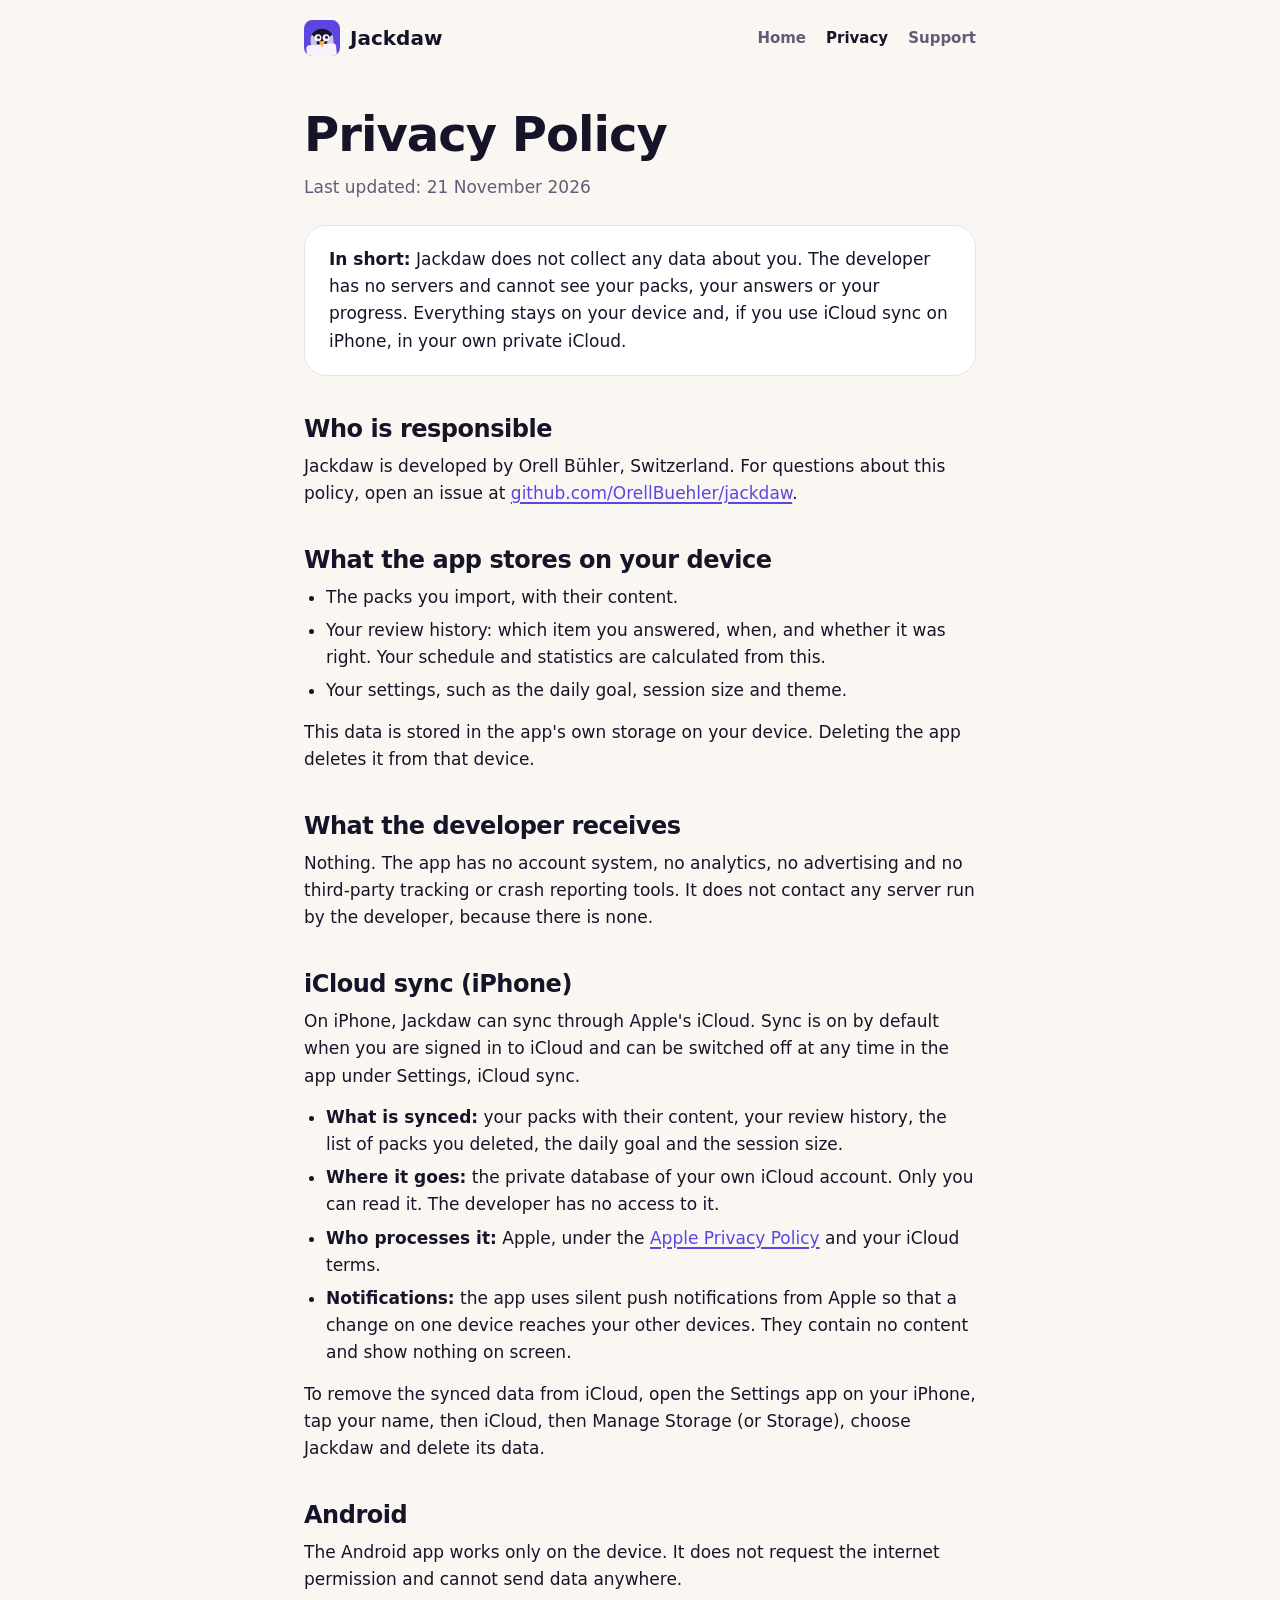
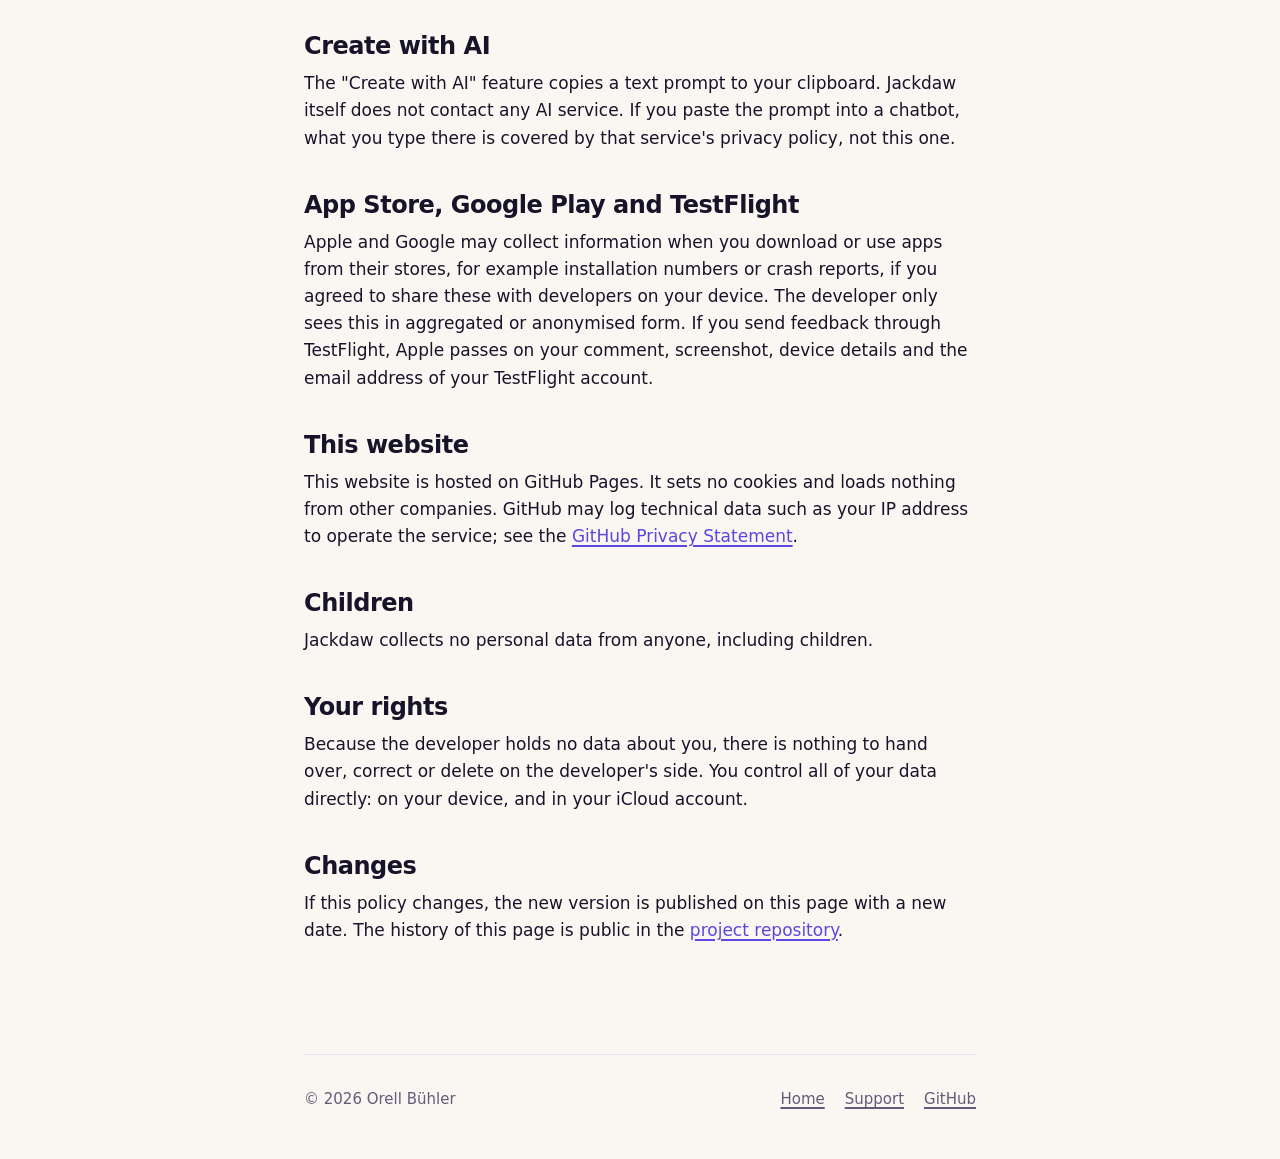
==== docs/privacy.html @ 550eed45 "add website with privacy and support pages static site in docs/ for github pages: landing page, priv" ====
<!doctype html>
<html lang="en">
<head>
    <meta charset="utf-8">
    <meta name="viewport" content="width=device-width, initial-scale=1">
    <title>Privacy Policy · Jackdaw</title>
    <meta name="description" content="Jackdaw collects no data. This page explains what is stored where.">
    <meta name="theme-color" content="#5B47E0">
    <link rel="icon" type="image/svg+xml" href="assets/icon.svg">
    <link rel="stylesheet" href="style.css">
</head>
<body>
<div class="wrap narrow">
    <header class="site">
        <a class="brand" href="./"><img src="assets/icon.svg" alt="">Jackdaw</a>
        <nav class="site" aria-label="Main">
            <a href="./">Home</a>
            <a href="privacy.html" aria-current="page">Privacy</a>
            <a href="support.html">Support</a>
        </nav>
    </header>

    <main class="doc">
        <h1>Privacy Policy</h1>
        <p class="meta">Last updated: 21 November 2026</p>

        <div class="summary">
            <p><strong>In short:</strong> Jackdaw does not collect any data about you. The developer has no servers and cannot see your packs, your answers or your progress. Everything stays on your device and, if you use iCloud sync on iPhone, in your own private iCloud.</p>
        </div>

        <h2>Who is responsible</h2>
        <p>Jackdaw is developed by Orell Bühler, Switzerland. For questions about this policy, open an issue at <a href="https://github.com/OrellBuehler/jackdaw/issues">github.com/OrellBuehler/jackdaw</a>.</p>

        <h2>What the app stores on your device</h2>
        <ul>
            <li>The packs you import, with their content.</li>
            <li>Your review history: which item you answered, when, and whether it was right. Your schedule and statistics are calculated from this.</li>
            <li>Your settings, such as the daily goal, session size and theme.</li>
        </ul>
        <p>This data is stored in the app's own storage on your device. Deleting the app deletes it from that device.</p>

        <h2>What the developer receives</h2>
        <p>Nothing. The app has no account system, no analytics, no advertising and no third-party tracking or crash reporting tools. It does not contact any server run by the developer, because there is none.</p>

        <h2>iCloud sync (iPhone)</h2>
        <p>On iPhone, Jackdaw can sync through Apple's iCloud. Sync is on by default when you are signed in to iCloud and can be switched off at any time in the app under Settings, iCloud sync.</p>
        <ul>
            <li><strong>What is synced:</strong> your packs with their content, your review history, the list of packs you deleted, the daily goal and the session size.</li>
            <li><strong>Where it goes:</strong> the private database of your own iCloud account. Only you can read it. The developer has no access to it.</li>
            <li><strong>Who processes it:</strong> Apple, under the <a href="https://www.apple.com/legal/privacy/">Apple Privacy Policy</a> and your iCloud terms.</li>
            <li><strong>Notifications:</strong> the app uses silent push notifications from Apple so that a change on one device reaches your other devices. They contain no content and show nothing on screen.</li>
        </ul>
        <p>To remove the synced data from iCloud, open the Settings app on your iPhone, tap your name, then iCloud, then Manage Storage (or Storage), choose Jackdaw and delete its data.</p>

        <h2>Android</h2>
        <p>The Android app works only on the device. It does not request the internet permission and cannot send data anywhere.</p>

        <h2>Create with AI</h2>
        <p>The "Create with AI" feature copies a text prompt to your clipboard. Jackdaw itself does not contact any AI service. If you paste the prompt into a chatbot, what you type there is covered by that service's privacy policy, not this one.</p>

        <h2>App Store, Google Play and TestFlight</h2>
        <p>Apple and Google may collect information when you download or use apps from their stores, for example installation numbers or crash reports, if you agreed to share these with developers on your device. The developer only sees this in aggregated or anonymised form. If you send feedback through TestFlight, Apple passes on your comment, screenshot, device details and the email address of your TestFlight account.</p>

        <h2>This website</h2>
        <p>This website is hosted on GitHub Pages. It sets no cookies and loads nothing from other companies. GitHub may log technical data such as your IP address to operate the service; see the <a href="https://docs.github.com/en/site-policy/privacy-policies/github-general-privacy-statement">GitHub Privacy Statement</a>.</p>

        <h2>Children</h2>
        <p>Jackdaw collects no personal data from anyone, including children.</p>

        <h2>Your rights</h2>
        <p>Because the developer holds no data about you, there is nothing to hand over, correct or delete on the developer's side. You control all of your data directly: on your device, and in your iCloud account.</p>

        <h2>Changes</h2>
        <p>If this policy changes, the new version is published on this page with a new date. The history of this page is public in the <a href="https://github.com/OrellBuehler/jackdaw/commits/main/docs/privacy.html">project repository</a>.</p>
    </main>

    <footer class="site">
        <span>© 2026 Orell Bühler</span>
        <nav aria-label="Footer">
            <a href="./">Home</a>
            <a href="support.html">Support</a>
            <a href="https://github.com/OrellBuehler/jackdaw">GitHub</a>
        </nav>
    </footer>
</div>
</body>
</html>
---- docs/style.css ----
:root {
    color-scheme: light dark;
    --violet: #5b47e0;
    --amber: #ffb238;
    --bg: #faf7f2;
    --surface: #ffffff;
    --muted: #f1edf8;
    --line: #e6e0f0;
    --text: #17142a;
    --soft: #625c7a;
    --accent: #5b47e0;
    --on-accent: #ffffff;
    --success: #1f9d68;
    --glow: rgba(91, 71, 224, 0.16);
    --shadow: 0 30px 60px -30px rgba(23, 20, 42, 0.45);
    --round: ui-rounded, "SF Pro Rounded", "Nunito", system-ui, -apple-system, "Segoe UI", Roboto, sans-serif;
}

@media (prefers-color-scheme: dark) {
    :root {
        --bg: #100e1d;
        --surface: #1c1930;
        --muted: #27233f;
        --line: #2f2a4b;
        --text: #f4f1fb;
        --soft: #a9a3c2;
        --accent: #9c8cff;
        --on-accent: #17142a;
        --success: #3dcb91;
        --glow: rgba(124, 104, 255, 0.28);
        --shadow: 0 30px 70px -30px rgba(0, 0, 0, 0.9);
    }
}

* {
    box-sizing: border-box;
}

html {
    scroll-behavior: smooth;
}

body {
    margin: 0;
    background: var(--bg);
    color: var(--text);
    font: 17px/1.6 var(--round);
    -webkit-font-smoothing: antialiased;
    overflow-x: hidden;
}

a {
    color: var(--accent);
    text-decoration-thickness: 1.5px;
    text-underline-offset: 3px;
}

img {
    max-width: 100%;
    display: block;
}

.wrap {
    max-width: 1080px;
    margin: 0 auto;
    padding: 0 24px;
}

.narrow {
    max-width: 720px;
}

header.site {
    display: flex;
    align-items: center;
    justify-content: space-between;
    gap: 16px;
    padding-block: 20px;
}

.brand {
    display: flex;
    align-items: center;
    gap: 10px;
    font-weight: 800;
    font-size: 20px;
    color: var(--text);
    text-decoration: none;
}

.brand img {
    width: 36px;
    height: 36px;
}

nav.site {
    display: flex;
    flex-wrap: wrap;
    gap: 4px 20px;
    font-weight: 600;
    font-size: 15px;
}

nav.site a {
    color: var(--soft);
    text-decoration: none;
}

nav.site a:hover,
nav.site a[aria-current] {
    color: var(--text);
}

h1,
h2,
h3 {
    line-height: 1.12;
    letter-spacing: -0.02em;
    margin: 0;
    text-wrap: balance;
}

h1 {
    font-size: clamp(40px, 7vw, 72px);
    font-weight: 800;
}

h2 {
    font-size: clamp(28px, 4.2vw, 42px);
    font-weight: 800;
}

h3 {
    font-size: 20px;
    font-weight: 700;
}

p {
    margin: 0;
    text-wrap: pretty;
}

.lead {
    font-size: clamp(18px, 2.2vw, 21px);
    color: var(--soft);
    max-width: 34em;
}

.eyebrow {
    font-size: 13px;
    font-weight: 700;
    letter-spacing: 0.12em;
    text-transform: uppercase;
    color: var(--accent);
}

.hero {
    position: relative;
    display: grid;
    grid-template-columns: 1.05fr 0.95fr;
    gap: 40px;
    align-items: center;
    padding-block: 48px 96px;
}

.hero::before {
    content: "";
    position: absolute;
    inset: -160px -30% auto auto;
    width: 900px;
    height: 900px;
    background: radial-gradient(closest-side, var(--glow), transparent);
    pointer-events: none;
    z-index: -1;
}

.hero-copy {
    display: grid;
    gap: 22px;
    justify-items: start;
}

.hero h1 em {
    font-style: normal;
    color: var(--accent);
}

.cta {
    display: flex;
    flex-wrap: wrap;
    gap: 12px;
    align-items: center;
}

.button {
    display: inline-flex;
    align-items: center;
    gap: 8px;
    padding: 14px 22px;
    border-radius: 18px;
    font-weight: 700;
    text-decoration: none;
    background: var(--accent);
    color: var(--on-accent);
    transition: transform 0.15s ease;
}

.button:hover {
    transform: translateY(-2px);
}

.button.ghost {
    background: var(--muted);
    color: var(--text);
}

.pill {
    display: inline-flex;
    align-items: center;
    gap: 8px;
    padding: 6px 14px;
    border-radius: 999px;
    background: var(--muted);
    color: var(--soft);
    font-size: 14px;
    font-weight: 600;
}

.pill::before {
    content: "";
    width: 8px;
    height: 8px;
    border-radius: 50%;
    background: var(--amber);
}

.phones {
    position: relative;
    height: 620px;
}

.phone {
    position: absolute;
    width: 270px;
    border-radius: 42px;
    padding: 8px;
    background: #0b0a14;
    box-shadow: var(--shadow), 0 0 0 1px rgba(255, 255, 255, 0.08) inset;
}

.phone img {
    border-radius: 34px;
    width: 100%;
    height: auto;
}

.phones .phone:nth-child(1) {
    left: 4%;
    top: 40px;
    transform: rotate(-6deg);
}

.phones .phone:nth-child(2) {
    right: 2%;
    top: 0;
    transform: rotate(5deg);
}

section {
    padding-block: 72px;
}

.section-head {
    display: grid;
    gap: 14px;
    margin-bottom: 40px;
    max-width: 40em;
}

.grid {
    display: grid;
    grid-template-columns: repeat(auto-fit, minmax(250px, 1fr));
    gap: 16px;
}

.card {
    background: var(--surface);
    border: 1px solid var(--line);
    border-radius: 26px;
    padding: 24px;
    display: grid;
    gap: 8px;
    align-content: start;
}

.card p {
    color: var(--soft);
    font-size: 16px;
}

.icon {
    width: 44px;
    height: 44px;
    border-radius: 14px;
    display: grid;
    place-items: center;
    background: var(--muted);
    color: var(--accent);
    margin-bottom: 6px;
}

.icon svg {
    width: 22px;
    height: 22px;
    fill: none;
    stroke: currentColor;
    stroke-width: 2;
    stroke-linecap: round;
    stroke-linejoin: round;
}

.split {
    display: grid;
    grid-template-columns: 1fr 1fr;
    gap: 48px;
    align-items: center;
}

.split .copy {
    display: grid;
    gap: 16px;
    justify-items: start;
}

.split .copy p {
    color: var(--soft);
}

.steps {
    counter-reset: step;
    list-style: none;
    padding: 0;
    margin: 4px 0 0;
    display: grid;
    gap: 12px;
}

.steps li {
    counter-increment: step;
    display: grid;
    grid-template-columns: 32px 1fr;
    gap: 12px;
    align-items: start;
}

.steps li::before {
    content: counter(step);
    width: 32px;
    height: 32px;
    border-radius: 50%;
    display: grid;
    place-items: center;
    background: var(--accent);
    color: var(--on-accent);
    font-weight: 800;
    font-size: 15px;
}

.code {
    overflow-x: auto;
    background: #17142a;
    color: #e9e5fb;
    border-radius: 26px;
    padding: 24px;
    font: 14px/1.65 ui-monospace, "SF Mono", Menlo, Consolas, monospace;
    box-shadow: var(--shadow);
    margin: 0;
}

.code .k {
    color: #b9adff;
}

.code .s {
    color: #ffcf7d;
}

.shots {
    display: flex;
    gap: 20px;
    overflow-x: auto;
    padding: 8px 24px 28px;
    scroll-snap-type: x mandatory;
    justify-content: safe center;
}

.shots .phone {
    position: static;
    flex: none;
    width: 240px;
    scroll-snap-align: center;
}

.shots .phone img {
    border-radius: 34px;
}

.band {
    background: var(--violet);
    color: #fff;
    border-radius: 36px;
    padding: clamp(28px, 5vw, 56px);
    display: grid;
    grid-template-columns: 1fr auto;
    gap: 32px;
    align-items: center;
    overflow: hidden;
}

.band p {
    color: rgba(255, 255, 255, 0.82);
    margin-top: 14px;
    max-width: 32em;
}

.band ul {
    margin: 18px 0 0;
    padding: 0;
    list-style: none;
    display: grid;
    gap: 8px;
    font-weight: 600;
}

.band li::before {
    content: "✓";
    margin-right: 10px;
    color: var(--amber);
    font-weight: 800;
}

.band img {
    width: 200px;
    height: 200px;
    border-radius: 50%;
    box-shadow: 0 0 0 10px rgba(255, 255, 255, 0.12);
}

.band a {
    color: #fff;
}

footer.site {
    border-top: 1px solid var(--line);
    margin-top: 48px;
    padding-block: 32px 48px;
    color: var(--soft);
    font-size: 15px;
    display: flex;
    flex-wrap: wrap;
    gap: 12px 24px;
    justify-content: space-between;
}

footer.site nav {
    display: flex;
    flex-wrap: wrap;
    gap: 8px 20px;
}

footer.site a {
    color: var(--soft);
}

.doc {
    padding-block: 32px 48px;
}

.doc h1 {
    font-size: clamp(34px, 5vw, 48px);
    margin-bottom: 12px;
}

.doc h2 {
    font-size: 24px;
    margin: 40px 0 10px;
}

.doc p,
.doc ul {
    margin: 0 0 14px;
}

.doc ul {
    padding-left: 22px;
}

.doc li {
    margin-bottom: 6px;
}

.doc .meta {
    color: var(--soft);
}

.doc .summary {
    background: var(--surface);
    border: 1px solid var(--line);
    border-radius: 22px;
    padding: 20px 24px;
    margin: 24px 0;
}

.doc .summary p:last-child,
.doc details p:last-child {
    margin-bottom: 0;
}

.doc details {
    background: var(--surface);
    border: 1px solid var(--line);
    border-radius: 18px;
    padding: 16px 20px;
    margin-bottom: 10px;
}

.doc summary {
    font-weight: 700;
    cursor: pointer;
}

.doc details[open] summary {
    margin-bottom: 10px;
}

@media (max-width: 860px) {
    .hero,
    .split,
    .band {
        grid-template-columns: 1fr;
    }

    .hero {
        padding-block: 24px 48px;
    }

    .phones {
        height: 500px;
        max-width: 420px;
        width: 100%;
        margin: 0 auto;
    }

    .phone {
        width: 210px;
        border-radius: 34px;
        padding: 6px;
    }

    .phone img {
        border-radius: 28px;
    }

    .band img {
        width: 120px;
        height: 120px;
        order: -1;
    }

    section {
        padding-block: 48px;
    }
}

@media (max-width: 520px) {
    nav.site a[href^="#"] {
        display: none;
    }
}

@media (prefers-reduced-motion: reduce) {
    html {
        scroll-behavior: auto;
    }

    .button {
        transition: none;
    }
}
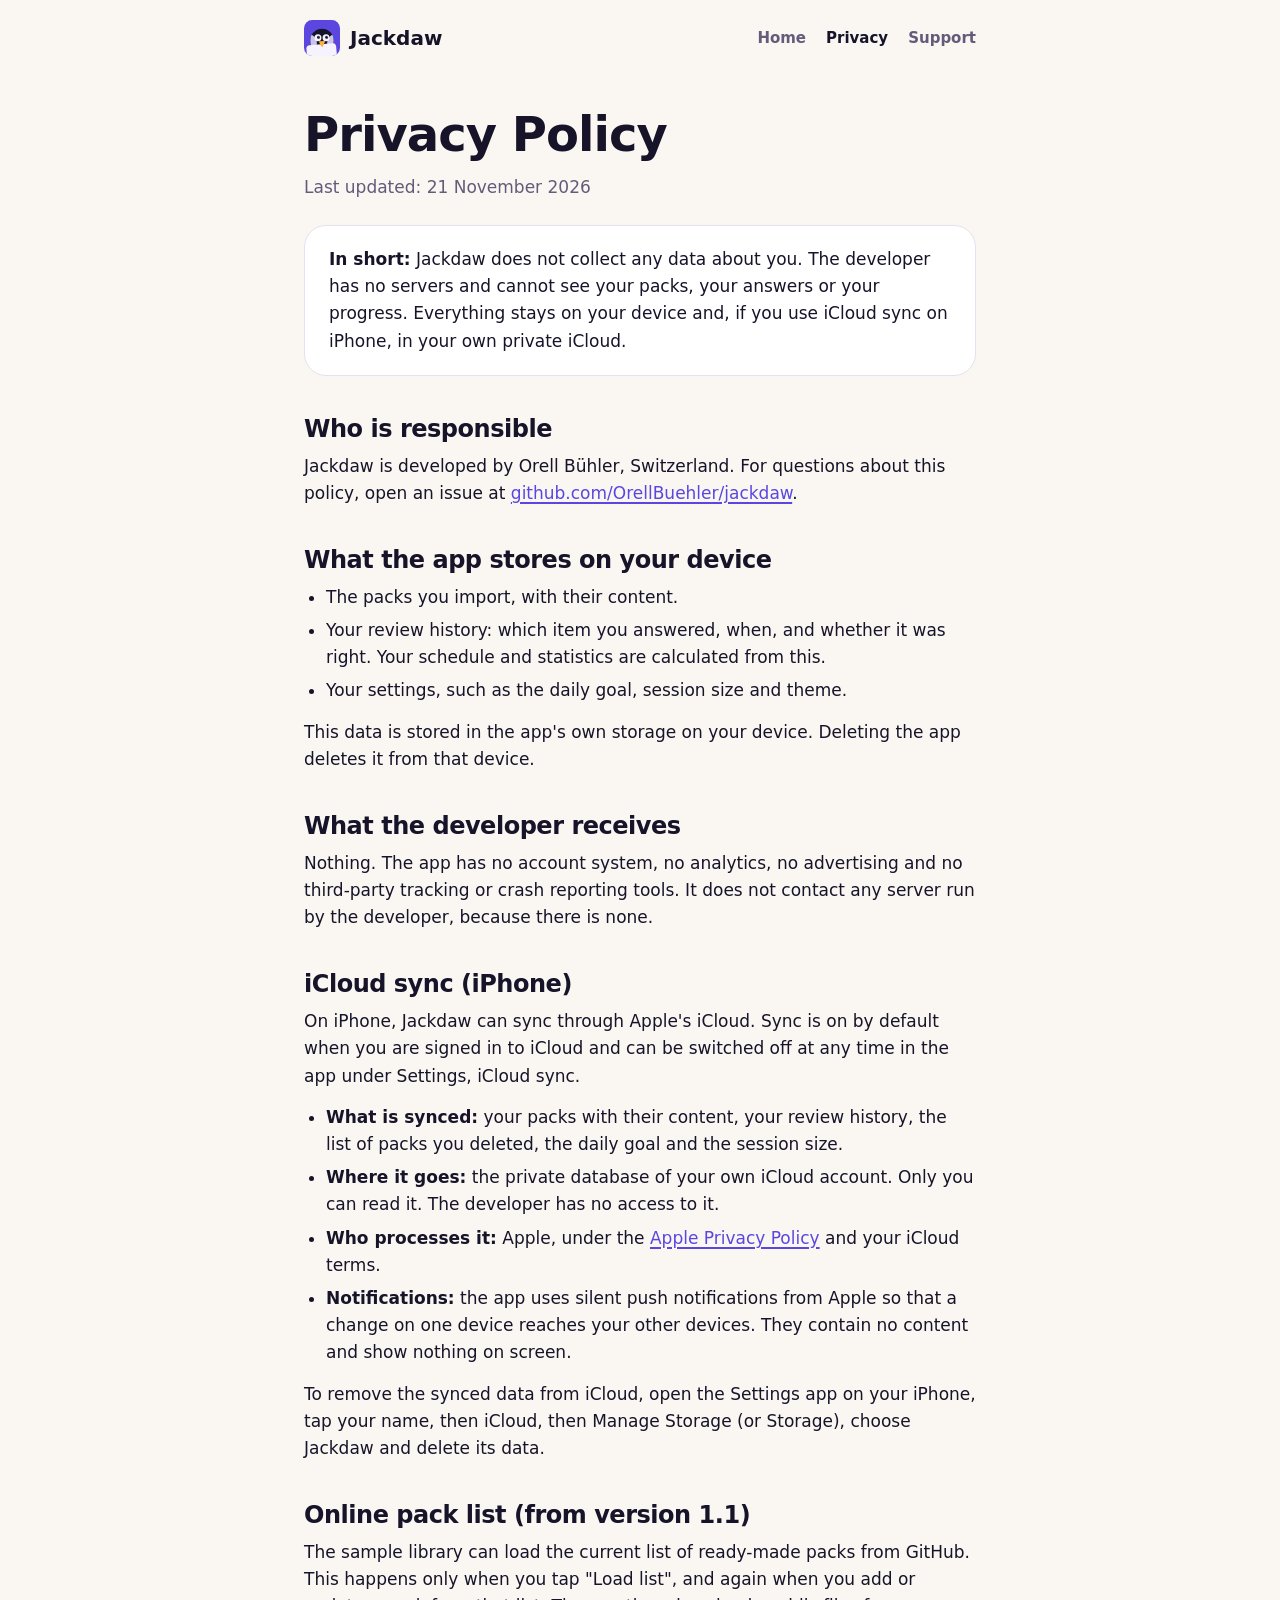
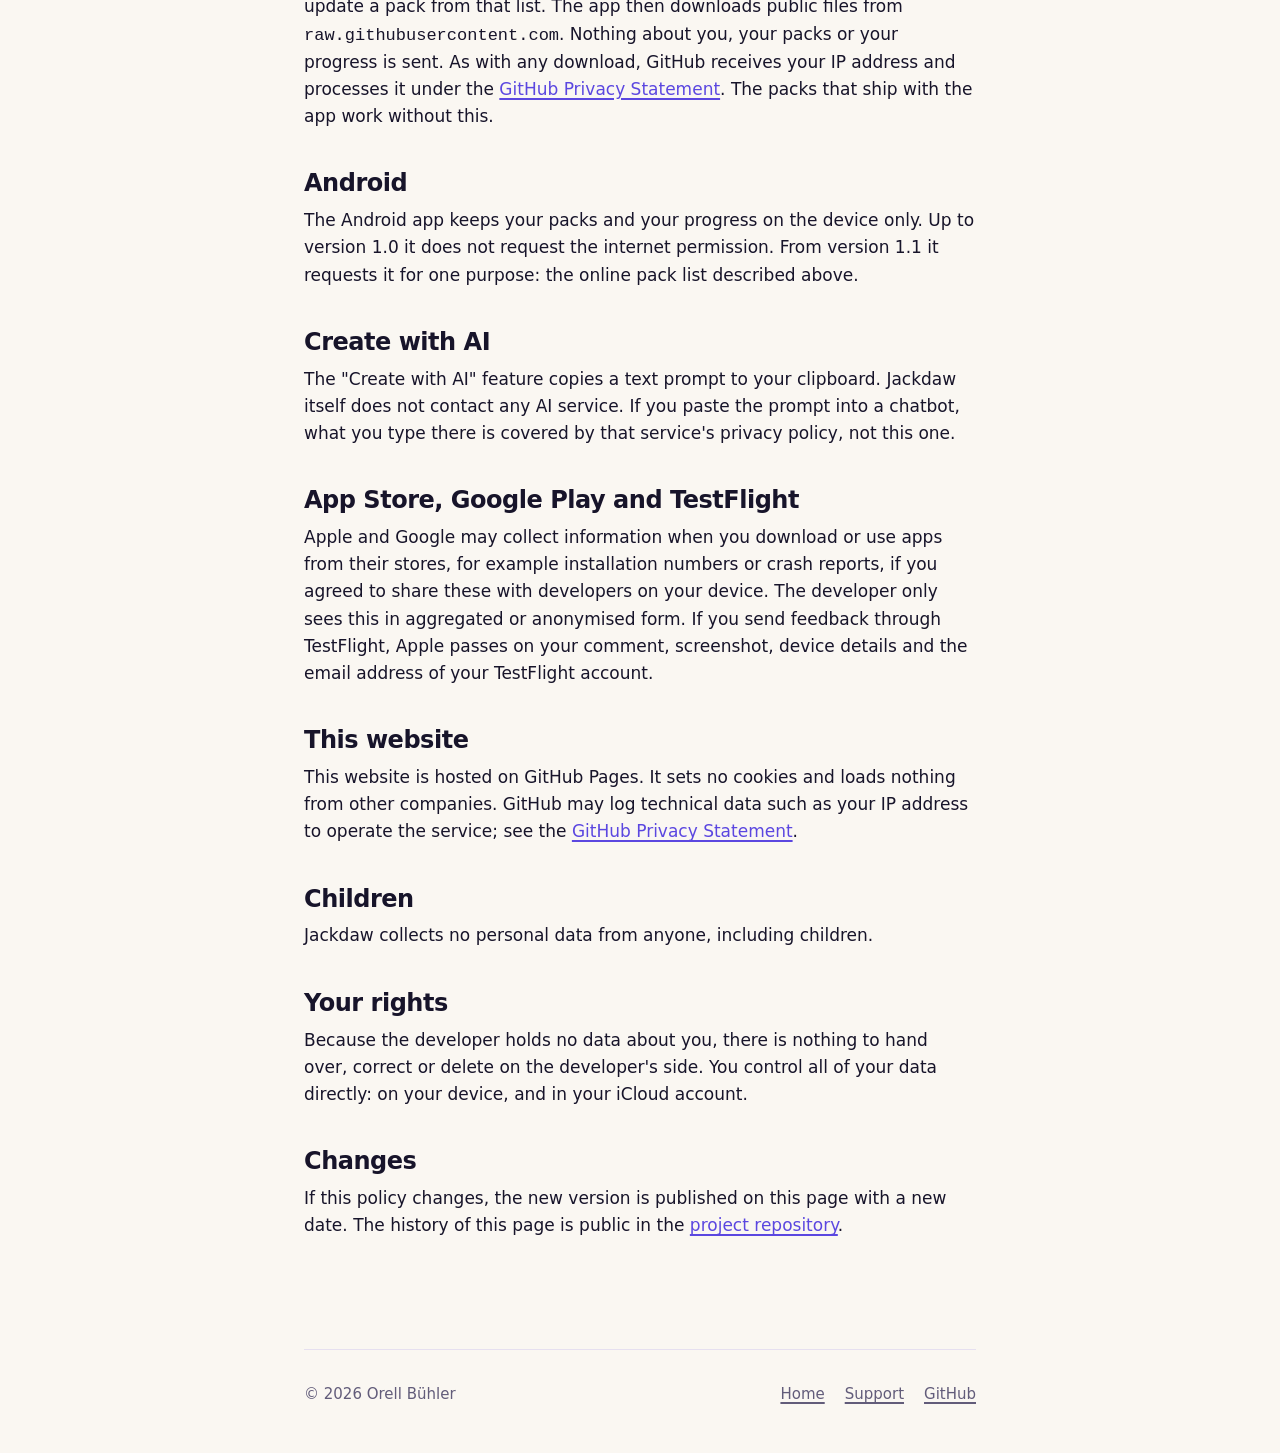
==== commit 7ea02028: "load the sample library from github on request The sample library gets a "More packs online" card. T" ====
--- a/docs/privacy.html
+++ b/docs/privacy.html
@@ -52,8 +52,11 @@
         </ul>
         <p>To remove the synced data from iCloud, open the Settings app on your iPhone, tap your name, then iCloud, then Manage Storage (or Storage), choose Jackdaw and delete its data.</p>
 
+        <h2>Online pack list (from version 1.1)</h2>
+        <p>The sample library can load the current list of ready-made packs from GitHub. This happens only when you tap "Load list", and again when you add or update a pack from that list. The app then downloads public files from <code>raw.githubusercontent.com</code>. Nothing about you, your packs or your progress is sent. As with any download, GitHub receives your IP address and processes it under the <a href="https://docs.github.com/site-policy/privacy-policies/github-general-privacy-statement">GitHub Privacy Statement</a>. The packs that ship with the app work without this.</p>
+
         <h2>Android</h2>
-        <p>The Android app works only on the device. It does not request the internet permission and cannot send data anywhere.</p>
+        <p>The Android app keeps your packs and your progress on the device only. Up to version 1.0 it does not request the internet permission. From version 1.1 it requests it for one purpose: the online pack list described above.</p>
 
         <h2>Create with AI</h2>
         <p>The "Create with AI" feature copies a text prompt to your clipboard. Jackdaw itself does not contact any AI service. If you paste the prompt into a chatbot, what you type there is covered by that service's privacy policy, not this one.</p>
